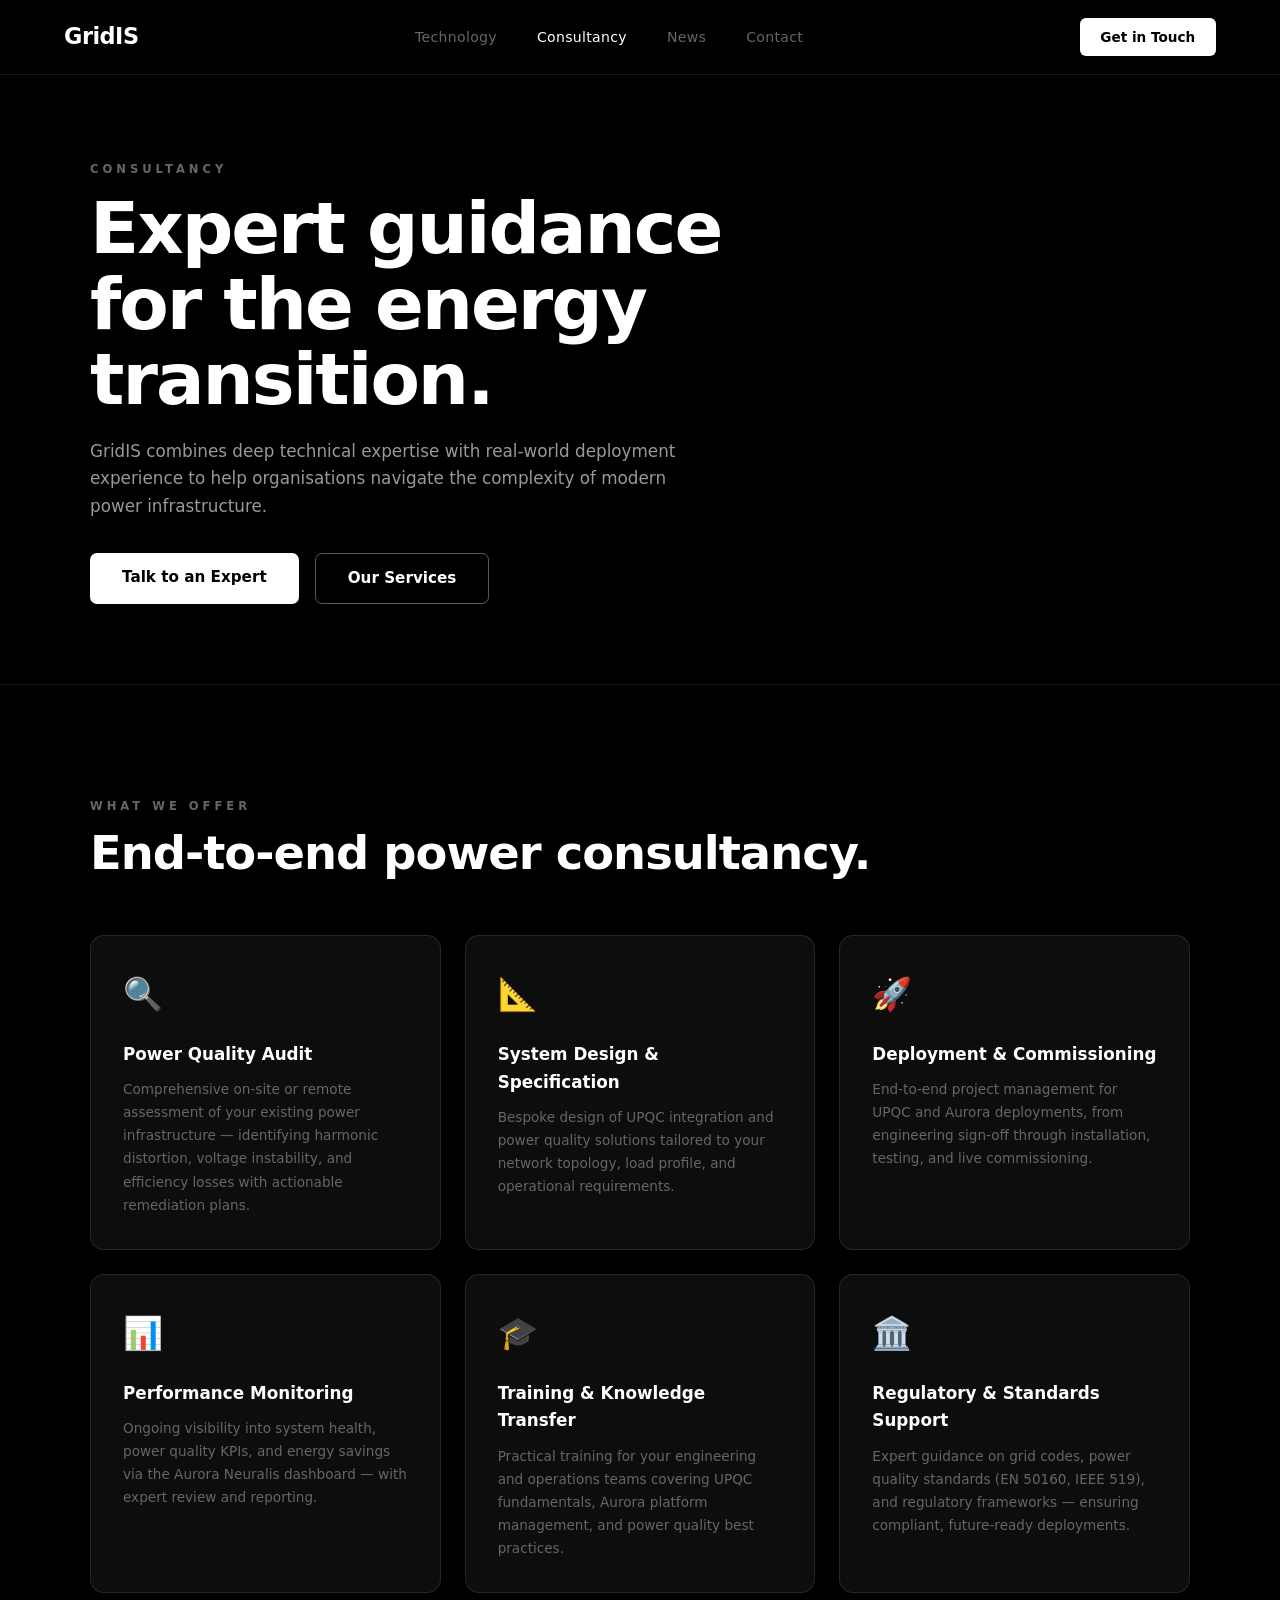
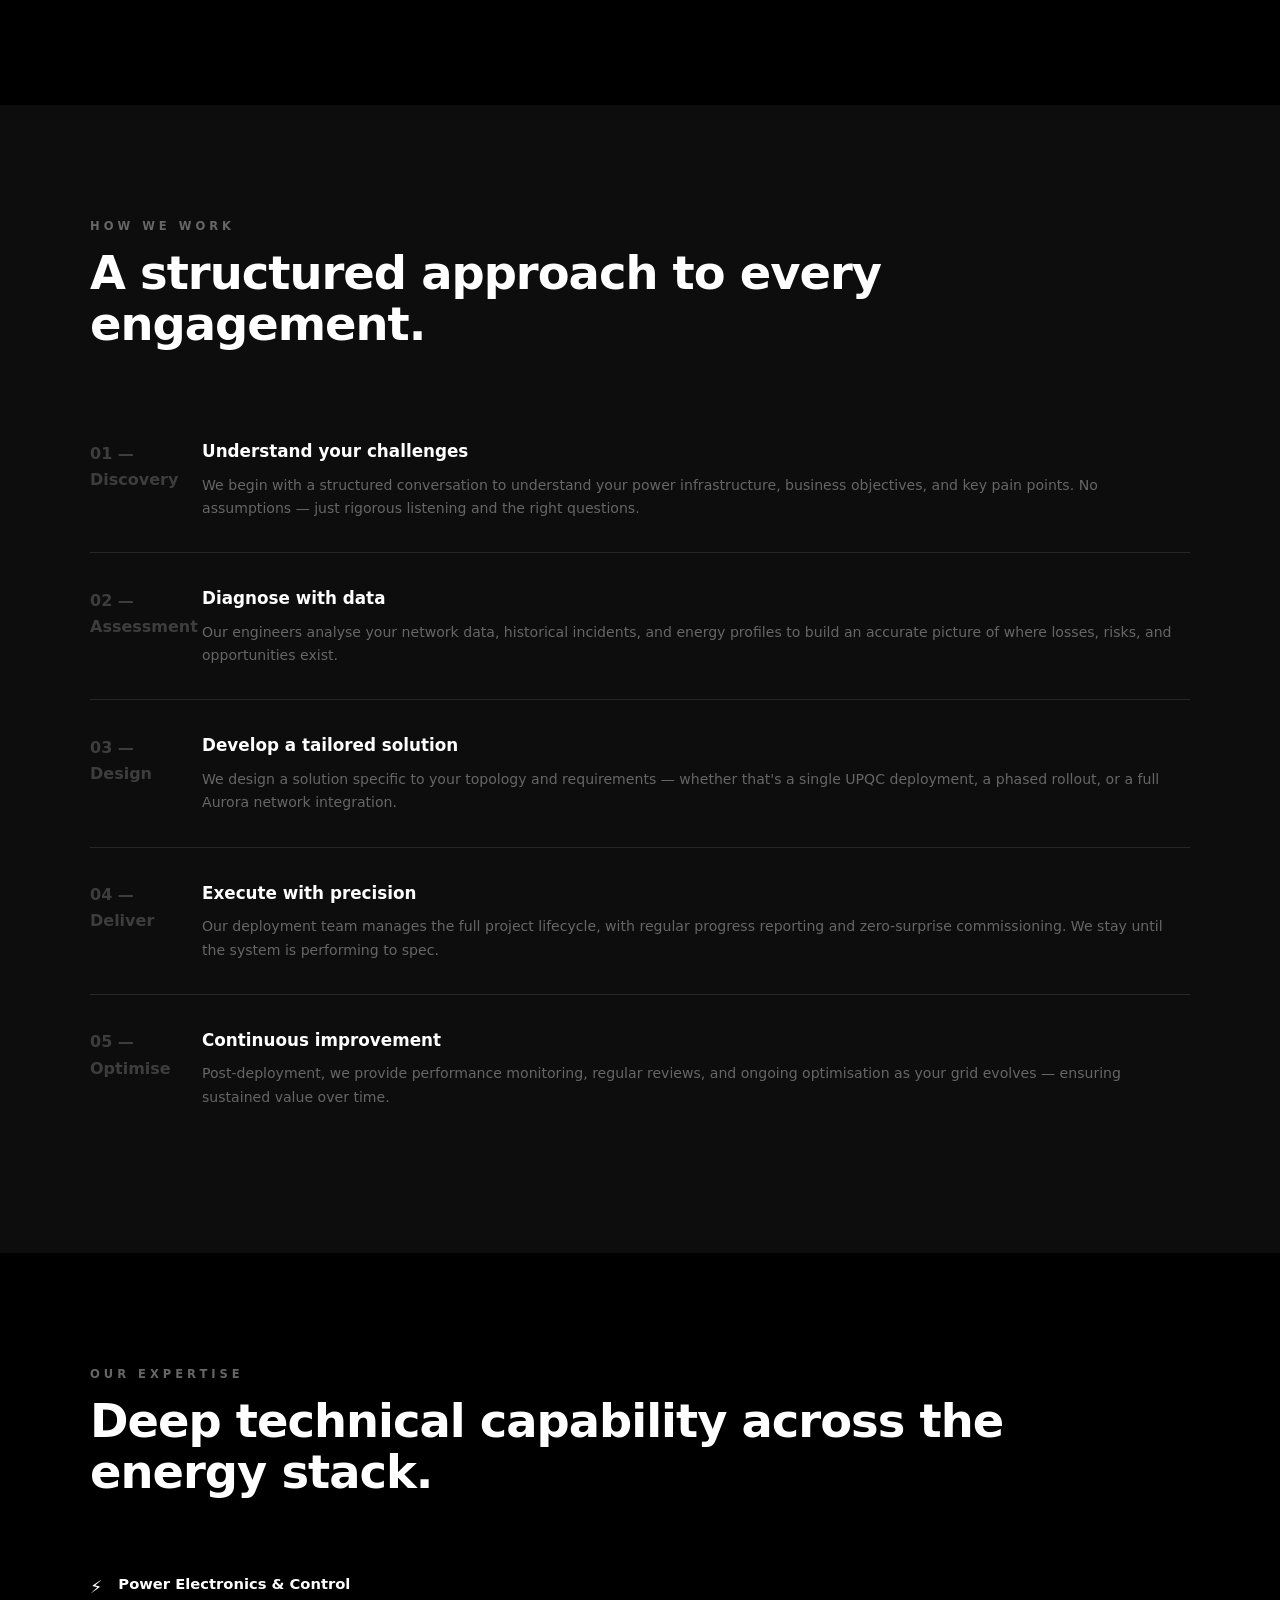
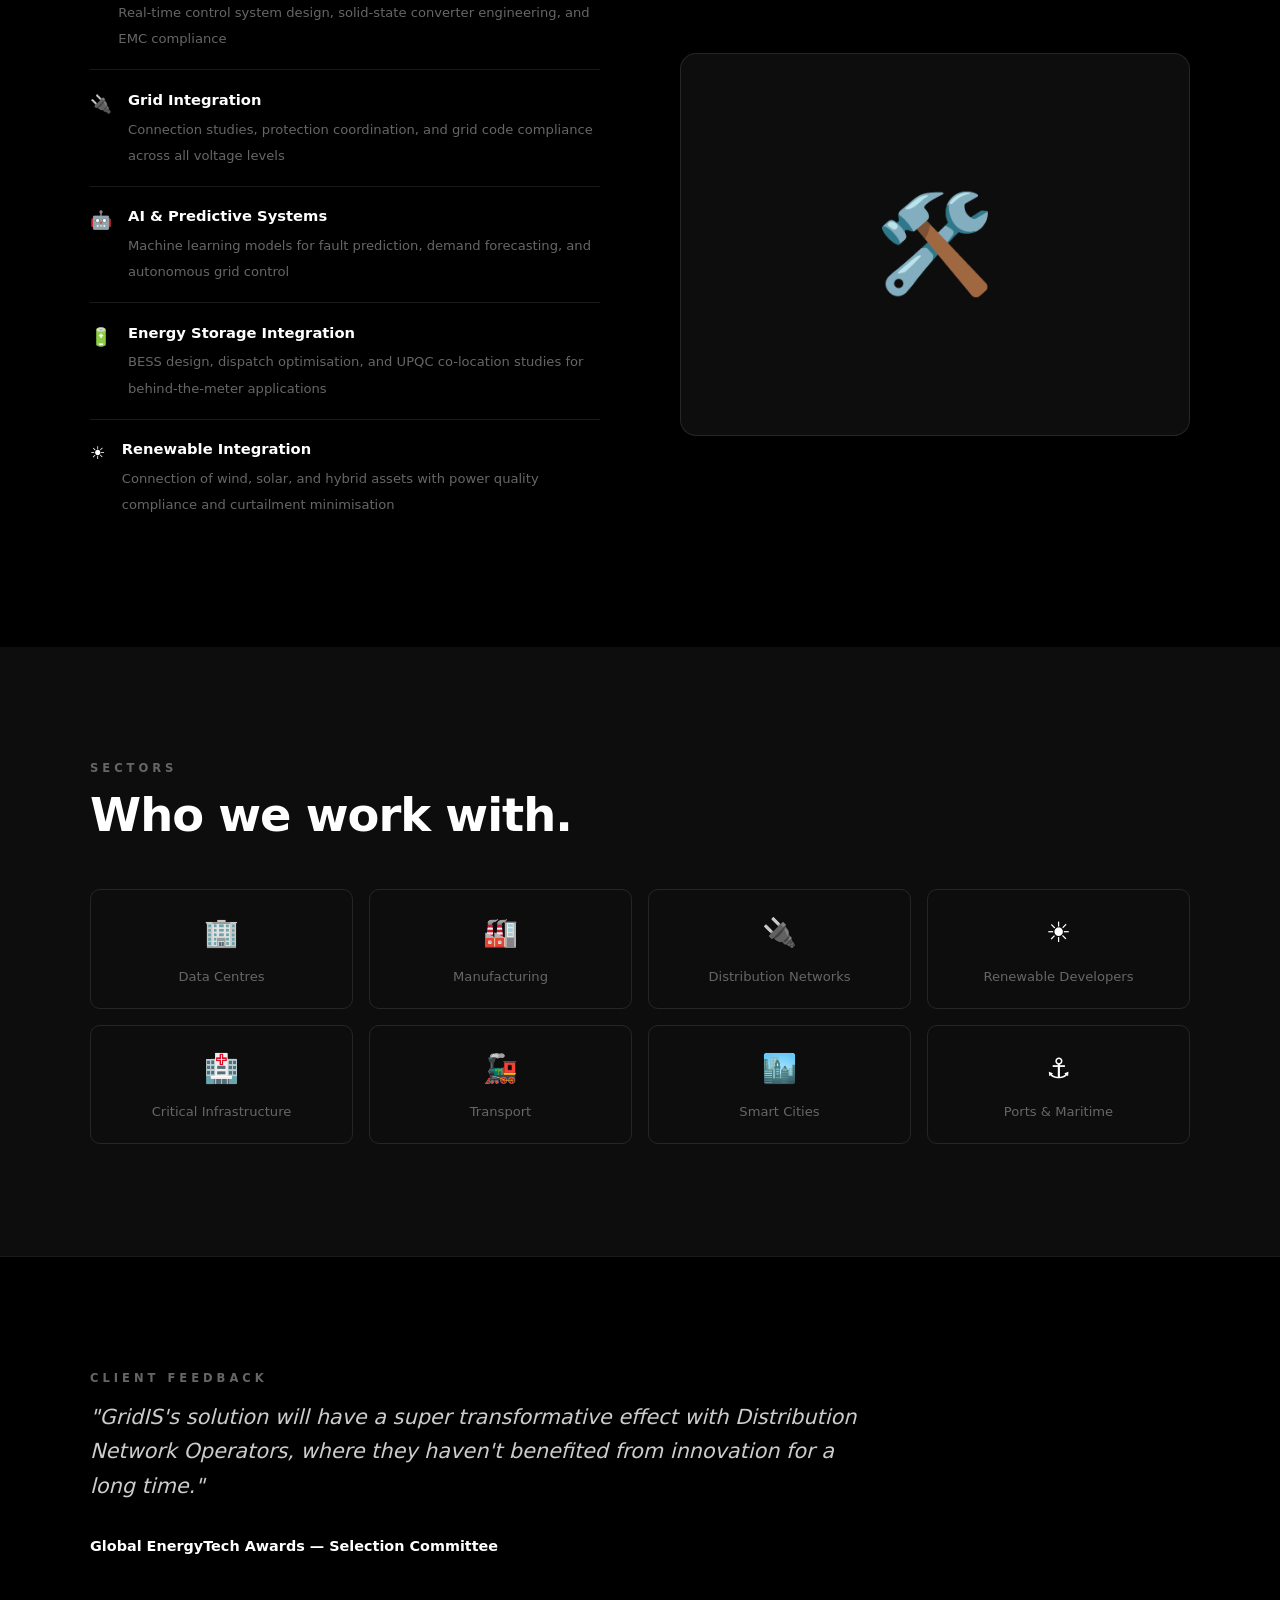
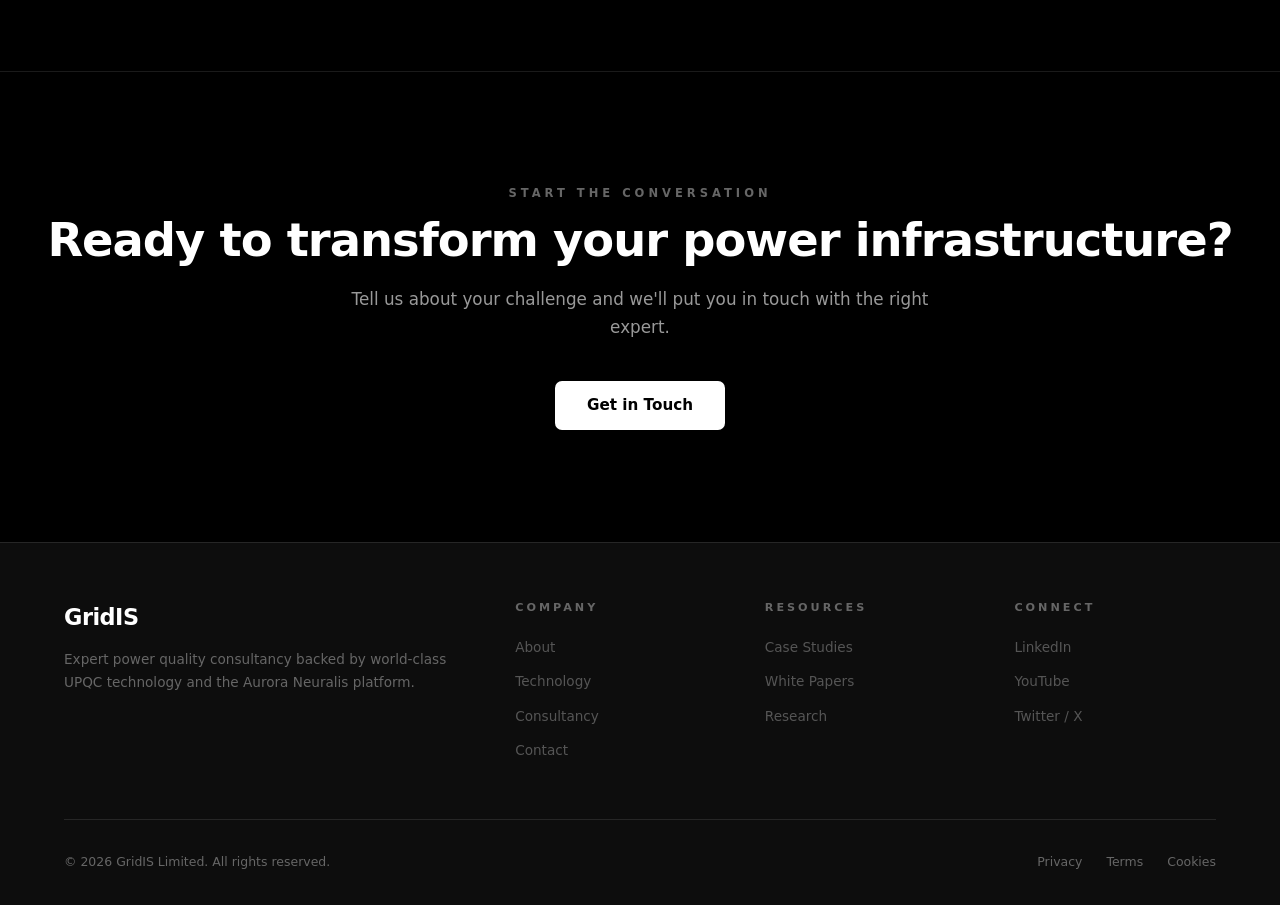
==== consultancy.html @ e43defb4 "Add files via upload" ====
<!DOCTYPE html>
<html lang="en">
<head>
  <meta charset="UTF-8" />
  <meta name="viewport" content="width=device-width, initial-scale=1.0" />
  <title>Consultancy | GridIS</title>
  <link rel="stylesheet" href="style.css" />
  <style>
    .page-hero { padding: 10rem 2rem 5rem; border-bottom: 1px solid var(--border); }
    .page-hero h1 { font-size: clamp(2.5rem, 6vw, 4.5rem); font-weight: 900; letter-spacing: -2px; line-height: 1.05; max-width: 700px; margin-bottom: 1.25rem; }

    /* SERVICES */
    .services-section { padding: 7rem 2rem; }
    .services-grid { display: grid; grid-template-columns: repeat(3,1fr); gap: 1.5rem; margin-top: 3.5rem; }
    .service-card {
      background: var(--surface); border: 1px solid var(--border);
      border-radius: 14px; padding: 2rem;
      transition: border-color .25s, transform .25s;
    }
    .service-card:hover { border-color: rgba(255,255,255,0.3); transform: translateY(-3px); }
    .sc-icon { font-size: 2rem; margin-bottom: 1.25rem; }
    .service-card h3 { font-size: 1.05rem; margin-bottom: .6rem; }
    .service-card p { color: var(--muted); font-size: .85rem; line-height: 1.7; }

    /* PROCESS */
    .process-section { background: var(--surface); padding: 7rem 2rem; }
    .process-steps { margin-top: 3.5rem; }
    .process-step {
      display: grid; grid-template-columns: 80px 1fr;
      gap: 2rem; padding: 2rem 0; border-bottom: 1px solid var(--border);
      align-items: start;
    }
    .process-step:last-child { border-bottom: none; }
    .ps-num { font-size: 1rem; font-weight: 900; color: rgba(255,255,255,0.2); padding-top: .15rem; }
    .ps-content h3 { font-size: 1.05rem; margin-bottom: .5rem; }
    .ps-content p { color: var(--muted); font-size: .88rem; }

    /* EXPERTISE */
    .expertise-section { padding: 7rem 2rem; }
    .expertise-grid { display: grid; grid-template-columns: 1fr 1fr; gap: 5rem; align-items: center; margin-top: 3.5rem; }
    .expertise-list { list-style: none; }
    .expertise-list li {
      display: flex; gap: 1rem; align-items: flex-start;
      padding: 1.1rem 0; border-bottom: 1px solid var(--border);
    }
    .expertise-list li:last-child { border-bottom: none; }
    .el-icon { font-size: 1.1rem; margin-top: .1rem; }
    .el-text strong { display: block; font-size: .92rem; margin-bottom: .2rem; }
    .el-text span { color: var(--muted); font-size: .82rem; }
    .expertise-visual {
      aspect-ratio: 4/3; border-radius: 16px;
      background: var(--surface); border: 1px solid var(--border);
      display: flex; align-items: center; justify-content: center; font-size: 6rem;
    }

    /* SECTORS */
    .sectors-section { background: var(--surface); padding: 7rem 2rem; }
    .sectors-grid { display: grid; grid-template-columns: repeat(4,1fr); gap: 1rem; margin-top: 3rem; }
    .sector-pill {
      border: 1px solid var(--border); border-radius: 10px;
      padding: 1.25rem; text-align: center;
      transition: border-color .2s, background .2s;
    }
    .sector-pill:hover { border-color: rgba(255,255,255,0.3); background: rgba(255,255,255,0.03); }
    .sector-pill .sp-icon { font-size: 1.75rem; margin-bottom: .6rem; }
    .sector-pill span { font-size: .82rem; color: var(--muted); display: block; }

    /* TESTIMONIAL */
    .testimonial-section { padding: 7rem 2rem; border-top: 1px solid var(--border); }
    .testimonial-block { max-width: 780px; }
    .t-quote { font-size: 1.3rem; line-height: 1.65; font-style: italic; color: rgba(255,255,255,0.8); margin-bottom: 2rem; }
    .t-source { font-weight: 700; font-size: .9rem; }
    .t-org { color: var(--muted); font-size: .82rem; }

    @media (max-width: 768px) {
      .services-grid { grid-template-columns: 1fr; }
      .expertise-grid { grid-template-columns: 1fr; }
      .sectors-grid { grid-template-columns: 1fr 1fr; }
    }
  </style>
</head>
<body>

<nav>
  <a class="logo" href="index.html">GridIS</a>
  <ul class="nav-links">
    <li><a href="technology.html">Technology</a></li>
    <li><a href="consultancy.html" class="active">Consultancy</a></li>
    <li><a href="index.html#news">News</a></li>
    <li><a href="contact.html">Contact</a></li>
  </ul>
  <a class="btn-nav" href="contact.html">Get in Touch</a>
</nav>

<!-- PAGE HERO -->
<section class="page-hero">
  <div class="container">
    <div class="section-label">Consultancy</div>
    <h1>Expert guidance for the energy transition.</h1>
    <p class="lead">GridIS combines deep technical expertise with real-world deployment experience to help organisations navigate the complexity of modern power infrastructure.</p>
    <div style="display:flex;gap:1rem;margin-top:2rem;flex-wrap:wrap">
      <a href="contact.html" class="btn-primary">Talk to an Expert</a>
      <a href="#services" class="btn-outline">Our Services</a>
    </div>
  </div>
</section>

<!-- SERVICES -->
<section class="services-section" id="services">
  <div class="container">
    <div class="section-label">What We Offer</div>
    <h2>End-to-end power consultancy.</h2>
    <div class="services-grid">
      <div class="service-card">
        <div class="sc-icon">🔍</div>
        <h3>Power Quality Audit</h3>
        <p>Comprehensive on-site or remote assessment of your existing power infrastructure — identifying harmonic distortion, voltage instability, and efficiency losses with actionable remediation plans.</p>
      </div>
      <div class="service-card">
        <div class="sc-icon">📐</div>
        <h3>System Design &amp; Specification</h3>
        <p>Bespoke design of UPQC integration and power quality solutions tailored to your network topology, load profile, and operational requirements.</p>
      </div>
      <div class="service-card">
        <div class="sc-icon">🚀</div>
        <h3>Deployment &amp; Commissioning</h3>
        <p>End-to-end project management for UPQC and Aurora deployments, from engineering sign-off through installation, testing, and live commissioning.</p>
      </div>
      <div class="service-card">
        <div class="sc-icon">📊</div>
        <h3>Performance Monitoring</h3>
        <p>Ongoing visibility into system health, power quality KPIs, and energy savings via the Aurora Neuralis dashboard — with expert review and reporting.</p>
      </div>
      <div class="service-card">
        <div class="sc-icon">🎓</div>
        <h3>Training &amp; Knowledge Transfer</h3>
        <p>Practical training for your engineering and operations teams covering UPQC fundamentals, Aurora platform management, and power quality best practices.</p>
      </div>
      <div class="service-card">
        <div class="sc-icon">🏛️</div>
        <h3>Regulatory &amp; Standards Support</h3>
        <p>Expert guidance on grid codes, power quality standards (EN 50160, IEEE 519), and regulatory frameworks — ensuring compliant, future-ready deployments.</p>
      </div>
    </div>
  </div>
</section>

<!-- PROCESS -->
<section class="process-section">
  <div class="container">
    <div class="section-label">How We Work</div>
    <h2>A structured approach to every engagement.</h2>
    <div class="process-steps">
      <div class="process-step">
        <div class="ps-num">01 — Discovery</div>
        <div class="ps-content">
          <h3>Understand your challenges</h3>
          <p>We begin with a structured conversation to understand your power infrastructure, business objectives, and key pain points. No assumptions — just rigorous listening and the right questions.</p>
        </div>
      </div>
      <div class="process-step">
        <div class="ps-num">02 — Assessment</div>
        <div class="ps-content">
          <h3>Diagnose with data</h3>
          <p>Our engineers analyse your network data, historical incidents, and energy profiles to build an accurate picture of where losses, risks, and opportunities exist.</p>
        </div>
      </div>
      <div class="process-step">
        <div class="ps-num">03 — Design</div>
        <div class="ps-content">
          <h3>Develop a tailored solution</h3>
          <p>We design a solution specific to your topology and requirements — whether that's a single UPQC deployment, a phased rollout, or a full Aurora network integration.</p>
        </div>
      </div>
      <div class="process-step">
        <div class="ps-num">04 — Deliver</div>
        <div class="ps-content">
          <h3>Execute with precision</h3>
          <p>Our deployment team manages the full project lifecycle, with regular progress reporting and zero-surprise commissioning. We stay until the system is performing to spec.</p>
        </div>
      </div>
      <div class="process-step">
        <div class="ps-num">05 — Optimise</div>
        <div class="ps-content">
          <h3>Continuous improvement</h3>
          <p>Post-deployment, we provide performance monitoring, regular reviews, and ongoing optimisation as your grid evolves — ensuring sustained value over time.</p>
        </div>
      </div>
    </div>
  </div>
</section>

<!-- EXPERTISE -->
<section class="expertise-section">
  <div class="container">
    <div class="section-label">Our Expertise</div>
    <h2>Deep technical capability across the energy stack.</h2>
    <div class="expertise-grid">
      <ul class="expertise-list">
        <li>
          <span class="el-icon">⚡</span>
          <span class="el-text"><strong>Power Electronics &amp; Control</strong><span>Real-time control system design, solid-state converter engineering, and EMC compliance</span></span>
        </li>
        <li>
          <span class="el-icon">🔌</span>
          <span class="el-text"><strong>Grid Integration</strong><span>Connection studies, protection coordination, and grid code compliance across all voltage levels</span></span>
        </li>
        <li>
          <span class="el-icon">🤖</span>
          <span class="el-text"><strong>AI &amp; Predictive Systems</strong><span>Machine learning models for fault prediction, demand forecasting, and autonomous grid control</span></span>
        </li>
        <li>
          <span class="el-icon">🔋</span>
          <span class="el-text"><strong>Energy Storage Integration</strong><span>BESS design, dispatch optimisation, and UPQC co-location studies for behind-the-meter applications</span></span>
        </li>
        <li>
          <span class="el-icon">☀️</span>
          <span class="el-text"><strong>Renewable Integration</strong><span>Connection of wind, solar, and hybrid assets with power quality compliance and curtailment minimisation</span></span>
        </li>
      </ul>
      <div class="expertise-visual">🛠️</div>
    </div>
  </div>
</section>

<!-- SECTORS -->
<section class="sectors-section">
  <div class="container">
    <div class="section-label">Sectors</div>
    <h2>Who we work with.</h2>
    <div class="sectors-grid">
      <div class="sector-pill"><div class="sp-icon">🏢</div><span>Data Centres</span></div>
      <div class="sector-pill"><div class="sp-icon">🏭</div><span>Manufacturing</span></div>
      <div class="sector-pill"><div class="sp-icon">🔌</div><span>Distribution Networks</span></div>
      <div class="sector-pill"><div class="sp-icon">☀️</div><span>Renewable Developers</span></div>
      <div class="sector-pill"><div class="sp-icon">🏥</div><span>Critical Infrastructure</span></div>
      <div class="sector-pill"><div class="sp-icon">🚂</div><span>Transport</span></div>
      <div class="sector-pill"><div class="sp-icon">🏙️</div><span>Smart Cities</span></div>
      <div class="sector-pill"><div class="sp-icon">⚓</div><span>Ports &amp; Maritime</span></div>
    </div>
  </div>
</section>

<!-- TESTIMONIAL -->
<section class="testimonial-section">
  <div class="container">
    <div class="testimonial-block">
      <div class="section-label">Client Feedback</div>
      <p class="t-quote">"GridIS's solution will have a super transformative effect with Distribution Network Operators, where they haven't benefited from innovation for a long time."</p>
      <div class="t-source">Global EnergyTech Awards — Selection Committee</div>
    </div>
  </div>
</section>

<!-- CTA -->
<section style="text-align:center;padding:7rem 2rem;border-top:1px solid var(--border)">
  <div class="section-label">Start the Conversation</div>
  <h2>Ready to transform your power infrastructure?</h2>
  <p class="lead" style="margin:0 auto 2.5rem">Tell us about your challenge and we'll put you in touch with the right expert.</p>
  <a href="contact.html" class="btn-primary">Get in Touch</a>
</section>

<!-- FOOTER -->
<footer>
  <div class="footer-grid">
    <div>
      <a class="logo" href="index.html">GridIS</a>
      <p class="footer-desc">Expert power quality consultancy backed by world-class UPQC technology and the Aurora Neuralis platform.</p>
    </div>
    <div class="footer-col"><h5>Company</h5><ul><li><a href="index.html#about">About</a></li><li><a href="technology.html">Technology</a></li><li><a href="consultancy.html">Consultancy</a></li><li><a href="contact.html">Contact</a></li></ul></div>
    <div class="footer-col"><h5>Resources</h5><ul><li><a href="#">Case Studies</a></li><li><a href="#">White Papers</a></li><li><a href="#">Research</a></li></ul></div>
    <div class="footer-col"><h5>Connect</h5><ul><li><a href="#">LinkedIn</a></li><li><a href="#">YouTube</a></li><li><a href="#">Twitter / X</a></li></ul></div>
  </div>
  <div class="footer-bottom">
    <p>© 2026 GridIS Limited. All rights reserved.</p>
    <div class="footer-legal"><a href="#">Privacy</a><a href="#">Terms</a><a href="#">Cookies</a></div>
  </div>
</footer>

</body>
</html>
---- style.css ----
/* ── GridIS Global Stylesheet ── */
*, *::before, *::after { box-sizing: border-box; margin: 0; padding: 0; }

:root {
  --bg: #000;
  --surface: #0d0d0d;
  --surface2: #161616;
  --accent: #fff;
  --accent-dim: rgba(255,255,255,0.6);
  --muted: #666;
  --border: rgba(255,255,255,0.1);
  --text: #fff;
}

html { scroll-behavior: smooth; }

body {
  background: var(--bg);
  color: var(--text);
  font-family: 'Segoe UI', system-ui, -apple-system, sans-serif;
  line-height: 1.65;
  overflow-x: hidden;
}

/* NAV */
nav {
  position: fixed; top: 0; left: 0; right: 0; z-index: 100;
  display: flex; align-items: center; justify-content: space-between;
  padding: 1.1rem 4rem;
  background: rgba(0,0,0,0.9);
  backdrop-filter: blur(16px);
  border-bottom: 1px solid var(--border);
}
.logo {
  font-size: 1.4rem; font-weight: 900; letter-spacing: -0.5px;
  color: #fff; text-decoration: none;
}
.nav-links { display: flex; gap: 2.5rem; list-style: none; }
.nav-links a {
  color: var(--muted); text-decoration: none;
  font-size: .88rem; font-weight: 500; transition: color .2s;
  letter-spacing: .3px;
}
.nav-links a:hover, .nav-links a.active { color: #fff; }
.btn-nav {
  background: #fff; color: #000;
  padding: .5rem 1.3rem; border-radius: 6px;
  font-weight: 700; text-decoration: none; font-size: .85rem;
  transition: opacity .2s;
}
.btn-nav:hover { opacity: .8; }

/* BUTTONS */
.btn-primary {
  display: inline-block;
  background: #fff; color: #000;
  padding: .75rem 2rem; border-radius: 7px;
  font-weight: 700; text-decoration: none; font-size: .95rem;
  transition: opacity .2s;
}
.btn-primary:hover { opacity: .85; }

.btn-outline {
  display: inline-block;
  border: 1px solid rgba(255,255,255,0.35); color: #fff;
  padding: .75rem 2rem; border-radius: 7px;
  font-weight: 600; text-decoration: none; font-size: .95rem;
  transition: background .2s, border-color .2s;
}
.btn-outline:hover { background: rgba(255,255,255,0.07); border-color: rgba(255,255,255,0.6); }

/* SECTIONS */
section { padding: 6rem 2rem; }
.container { max-width: 1100px; margin: 0 auto; }

.section-label {
  color: var(--muted); font-size: .72rem; letter-spacing: 4px;
  text-transform: uppercase; margin-bottom: .75rem; font-weight: 600;
}

h2 {
  font-size: clamp(1.8rem, 4vw, 2.9rem);
  font-weight: 800; letter-spacing: -1px; line-height: 1.1;
  margin-bottom: 1.25rem;
}

h3 { font-size: 1.25rem; font-weight: 700; margin-bottom: .6rem; }

p.lead {
  color: var(--accent-dim); font-size: 1.05rem; max-width: 600px;
  margin-bottom: 2rem;
}

/* DIVIDERS */
hr { border: none; border-top: 1px solid var(--border); }

/* CARDS */
.card {
  background: var(--surface); border: 1px solid var(--border);
  border-radius: 14px; overflow: hidden;
  transition: border-color .25s, transform .25s;
}
.card:hover { border-color: rgba(255,255,255,0.3); transform: translateY(-3px); }

.card-body { padding: 1.75rem; }
.card-tag { font-size: .7rem; letter-spacing: 3px; text-transform: uppercase; color: var(--muted); margin-bottom: .5rem; }
.card-body p { color: var(--muted); font-size: .9rem; margin-top: .5rem; }

/* FOOTER */
footer {
  background: var(--surface); border-top: 1px solid var(--border);
  padding: 3.5rem 4rem 2rem;
}
.footer-grid {
  display: grid; grid-template-columns: 2fr 1fr 1fr 1fr;
  gap: 3rem; margin-bottom: 3rem;
}
.footer-desc { color: var(--muted); font-size: .85rem; line-height: 1.7; margin-top: .75rem; }
.footer-col h5 { font-size: .7rem; letter-spacing: 3px; text-transform: uppercase; color: var(--muted); margin-bottom: 1rem; }
.footer-col ul { list-style: none; }
.footer-col ul li { margin-bottom: .5rem; }
.footer-col ul li a { color: #555; text-decoration: none; font-size: .85rem; transition: color .2s; }
.footer-col ul li a:hover { color: #fff; }
.footer-bottom { display: flex; justify-content: space-between; align-items: center; padding-top: 2rem; border-top: 1px solid var(--border); }
.footer-bottom p { font-size: .78rem; color: var(--muted); }
.footer-legal { display: flex; gap: 1.5rem; }
.footer-legal a { color: var(--muted); font-size: .78rem; text-decoration: none; }
.footer-legal a:hover { color: #fff; }

/* RESPONSIVE */
@media (max-width: 768px) {
  nav { padding: 1rem 1.5rem; }
  .nav-links { display: none; }
  .footer-grid { grid-template-columns: 1fr 1fr; }
}
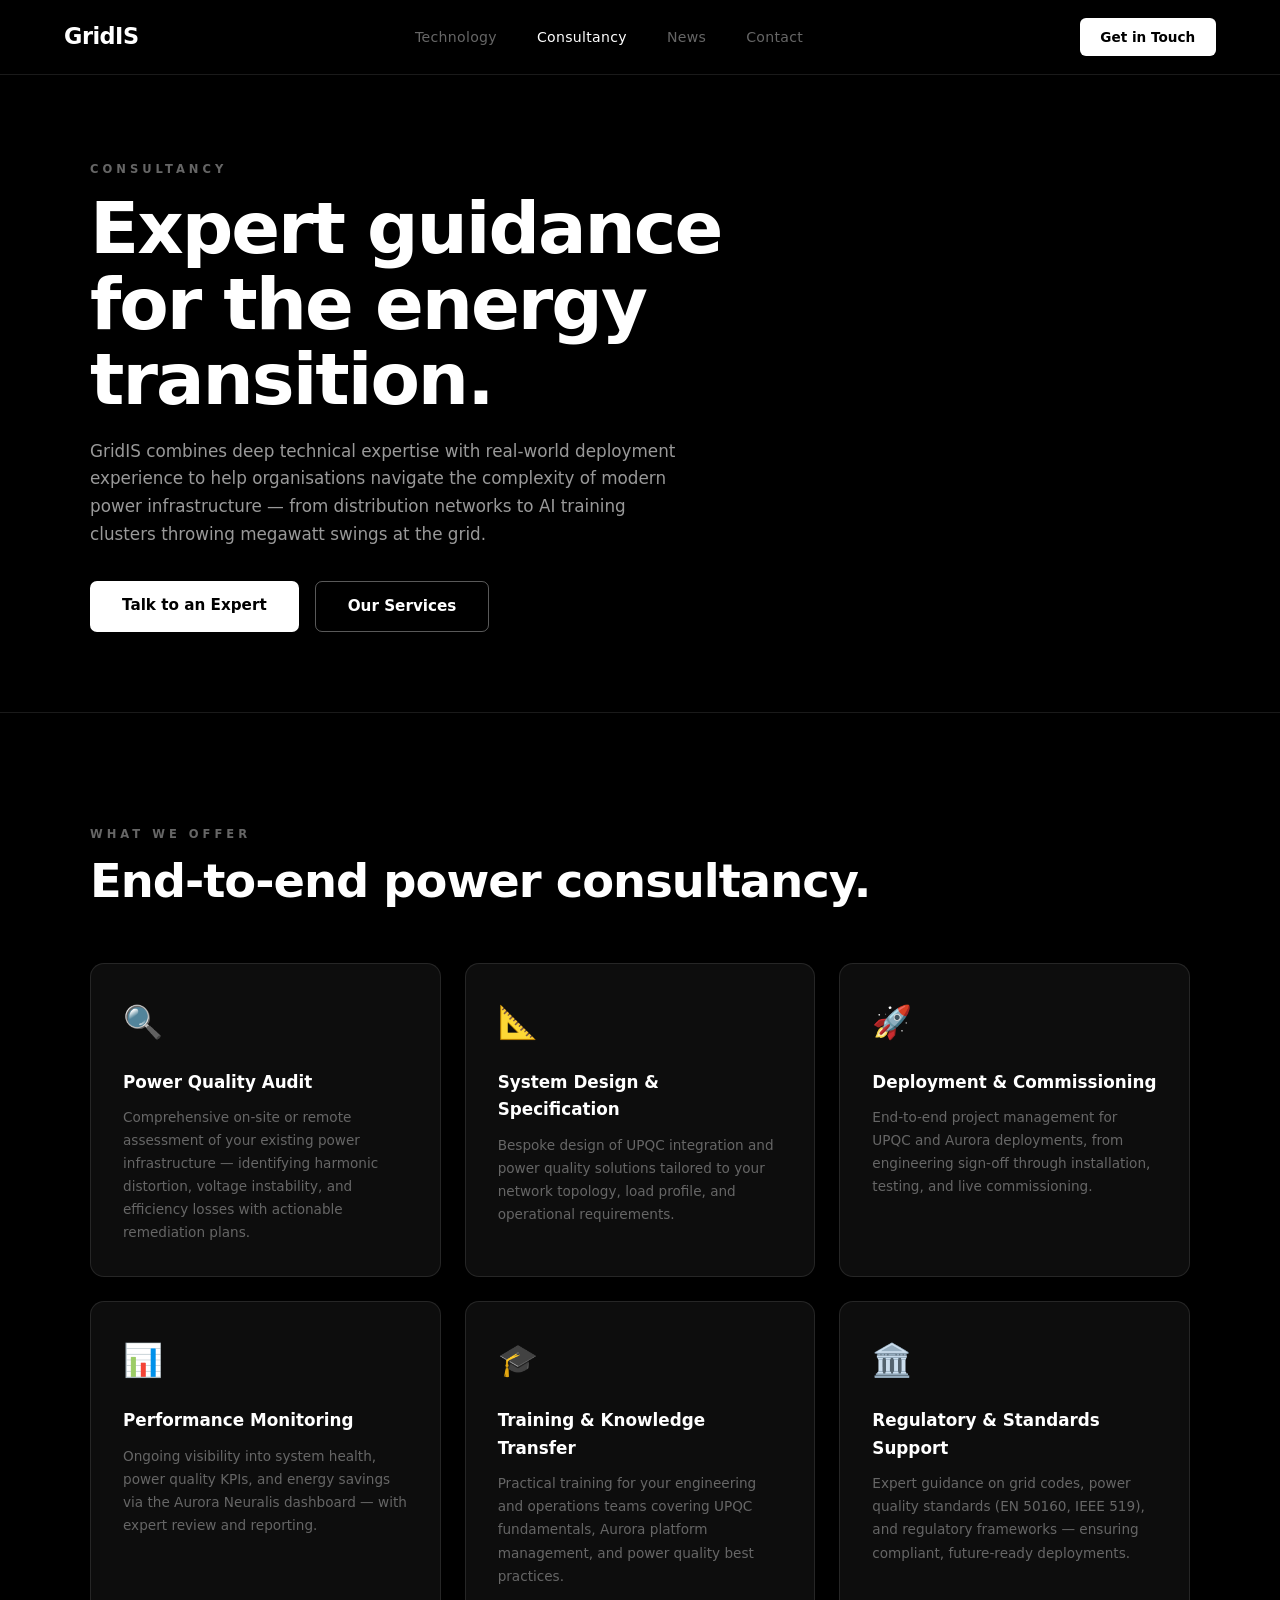
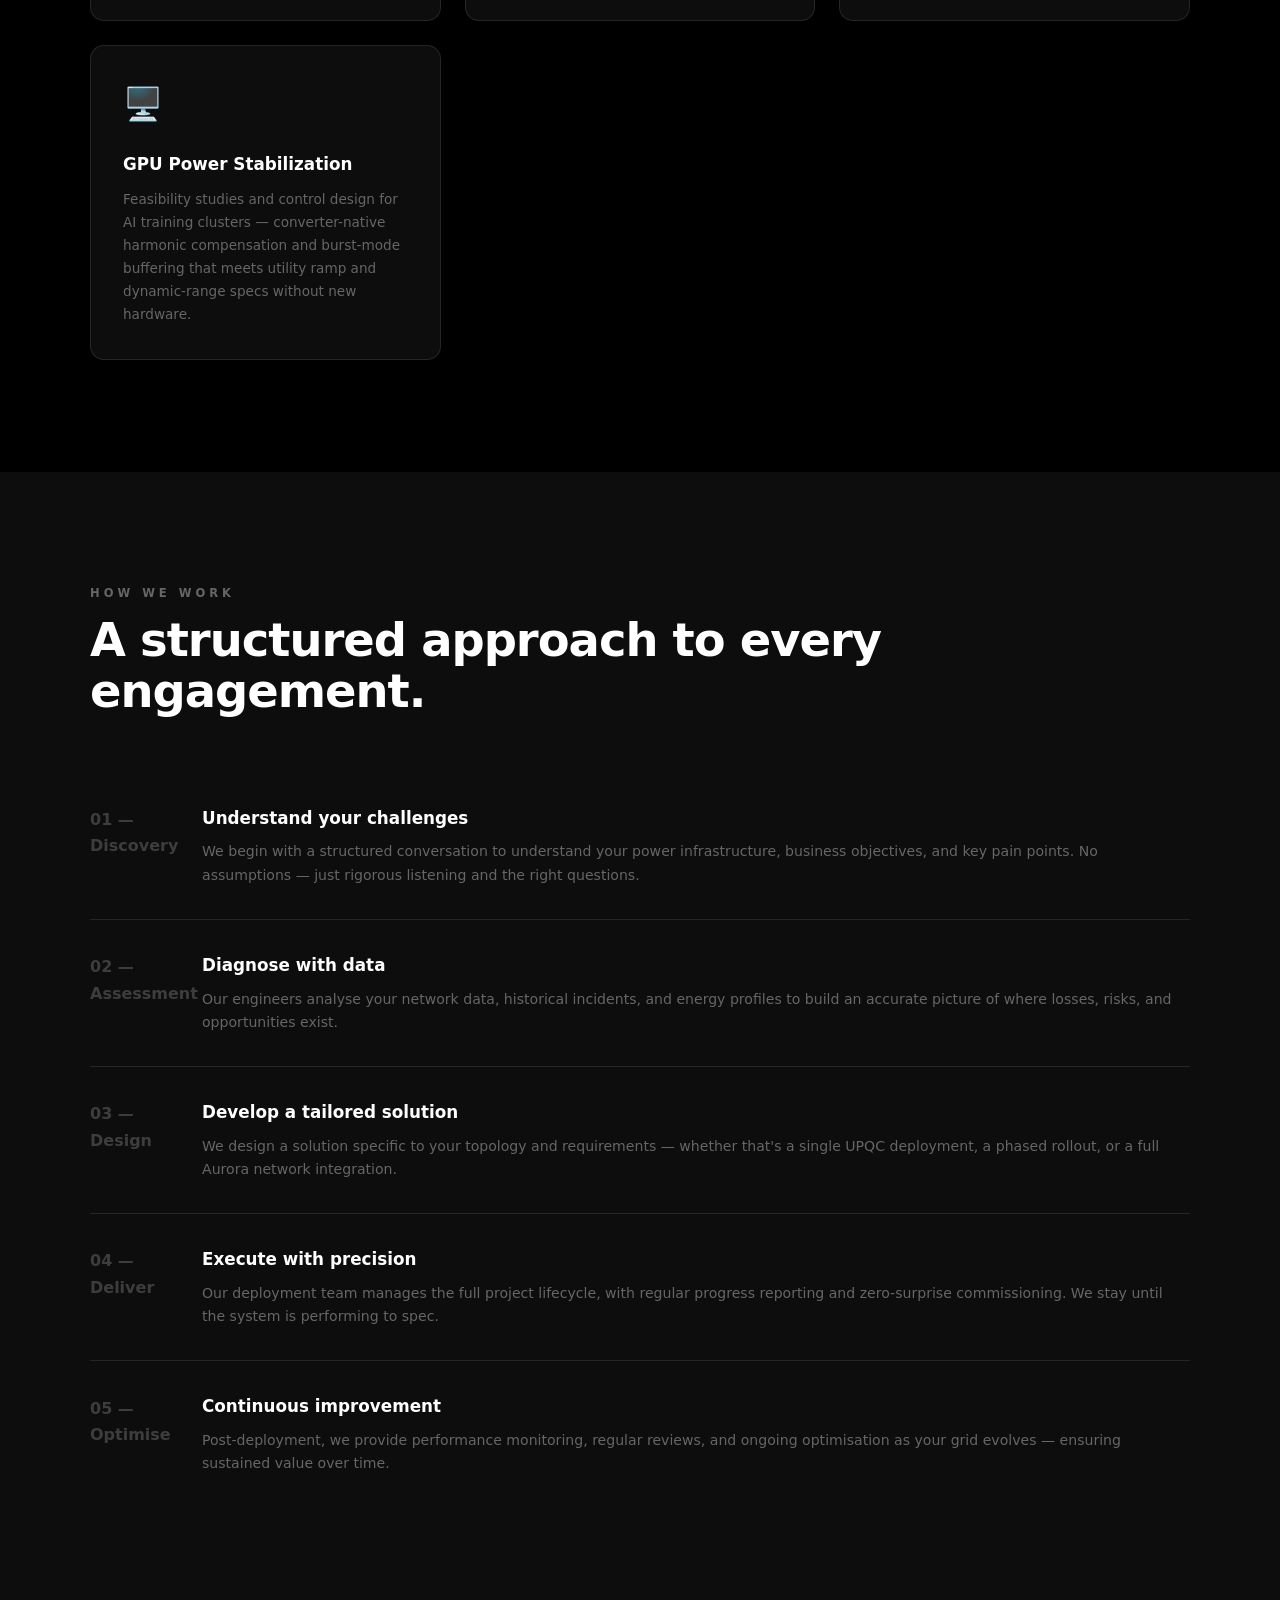
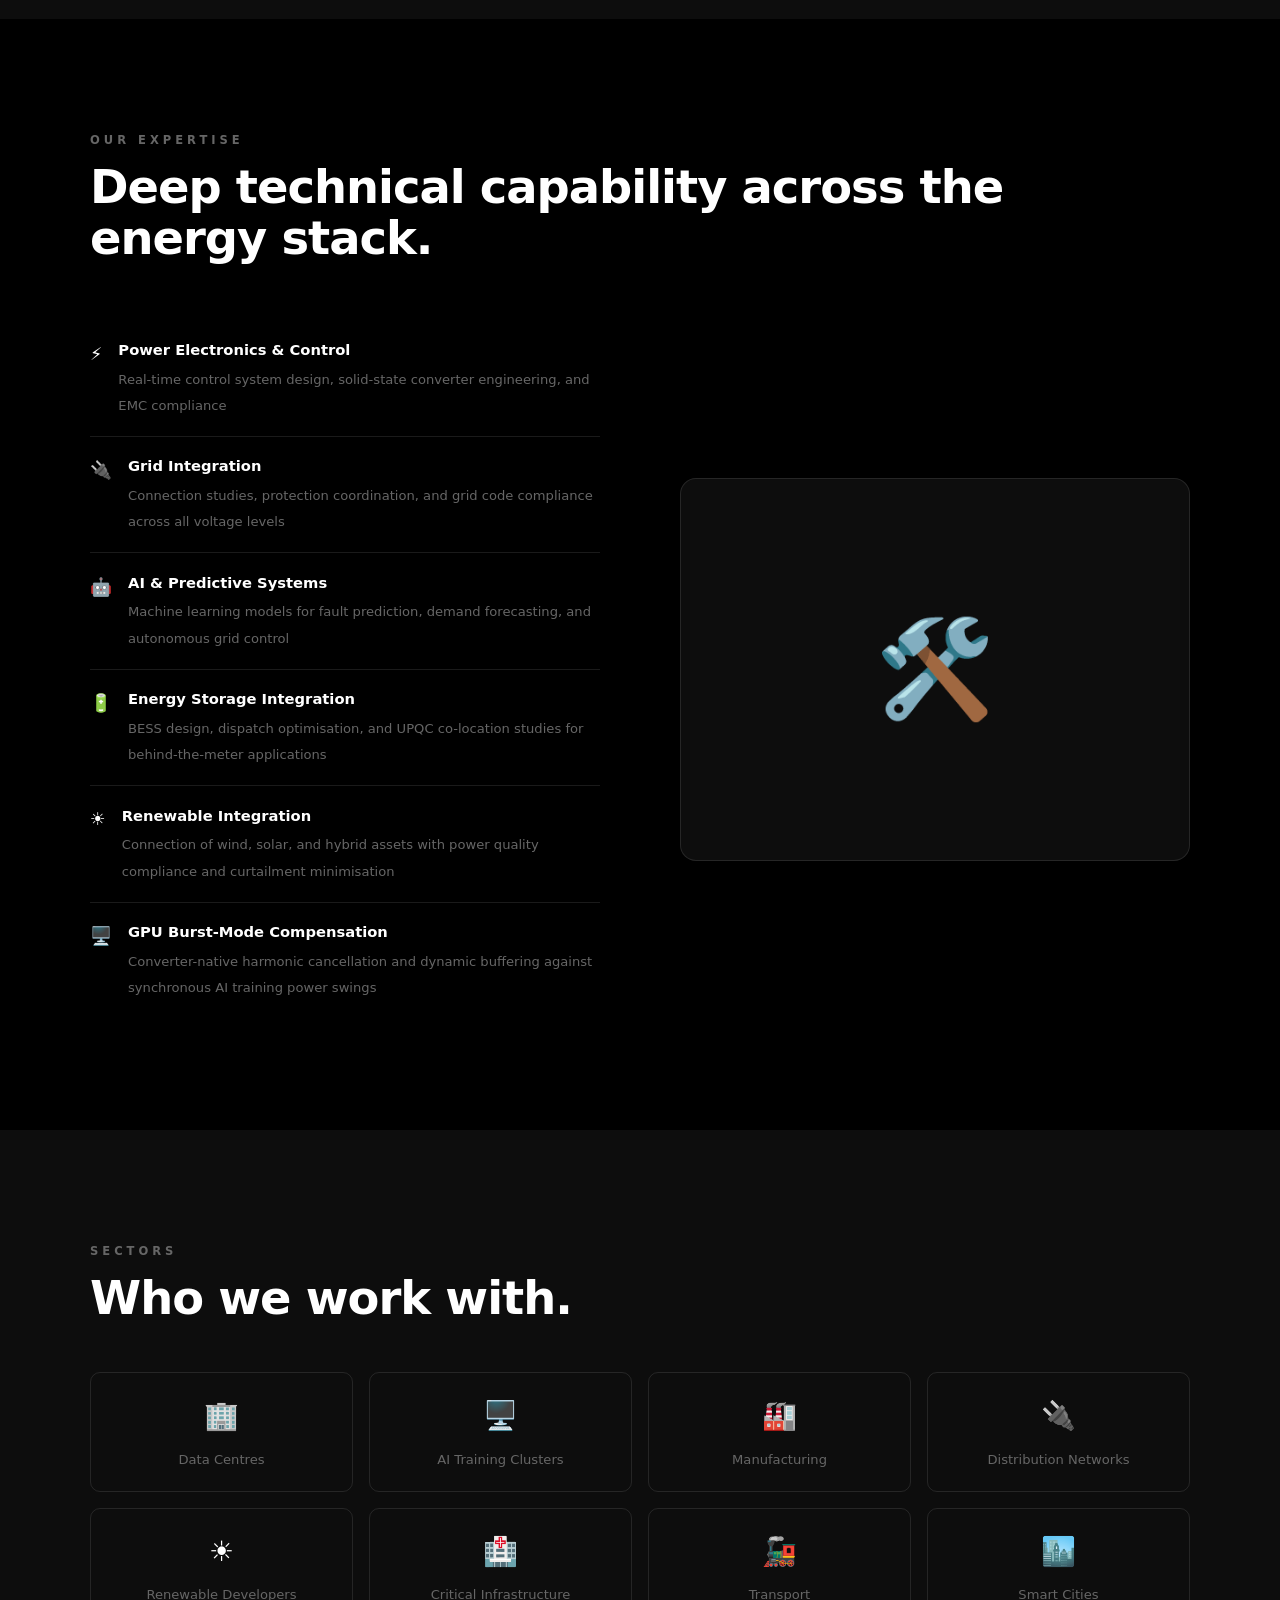
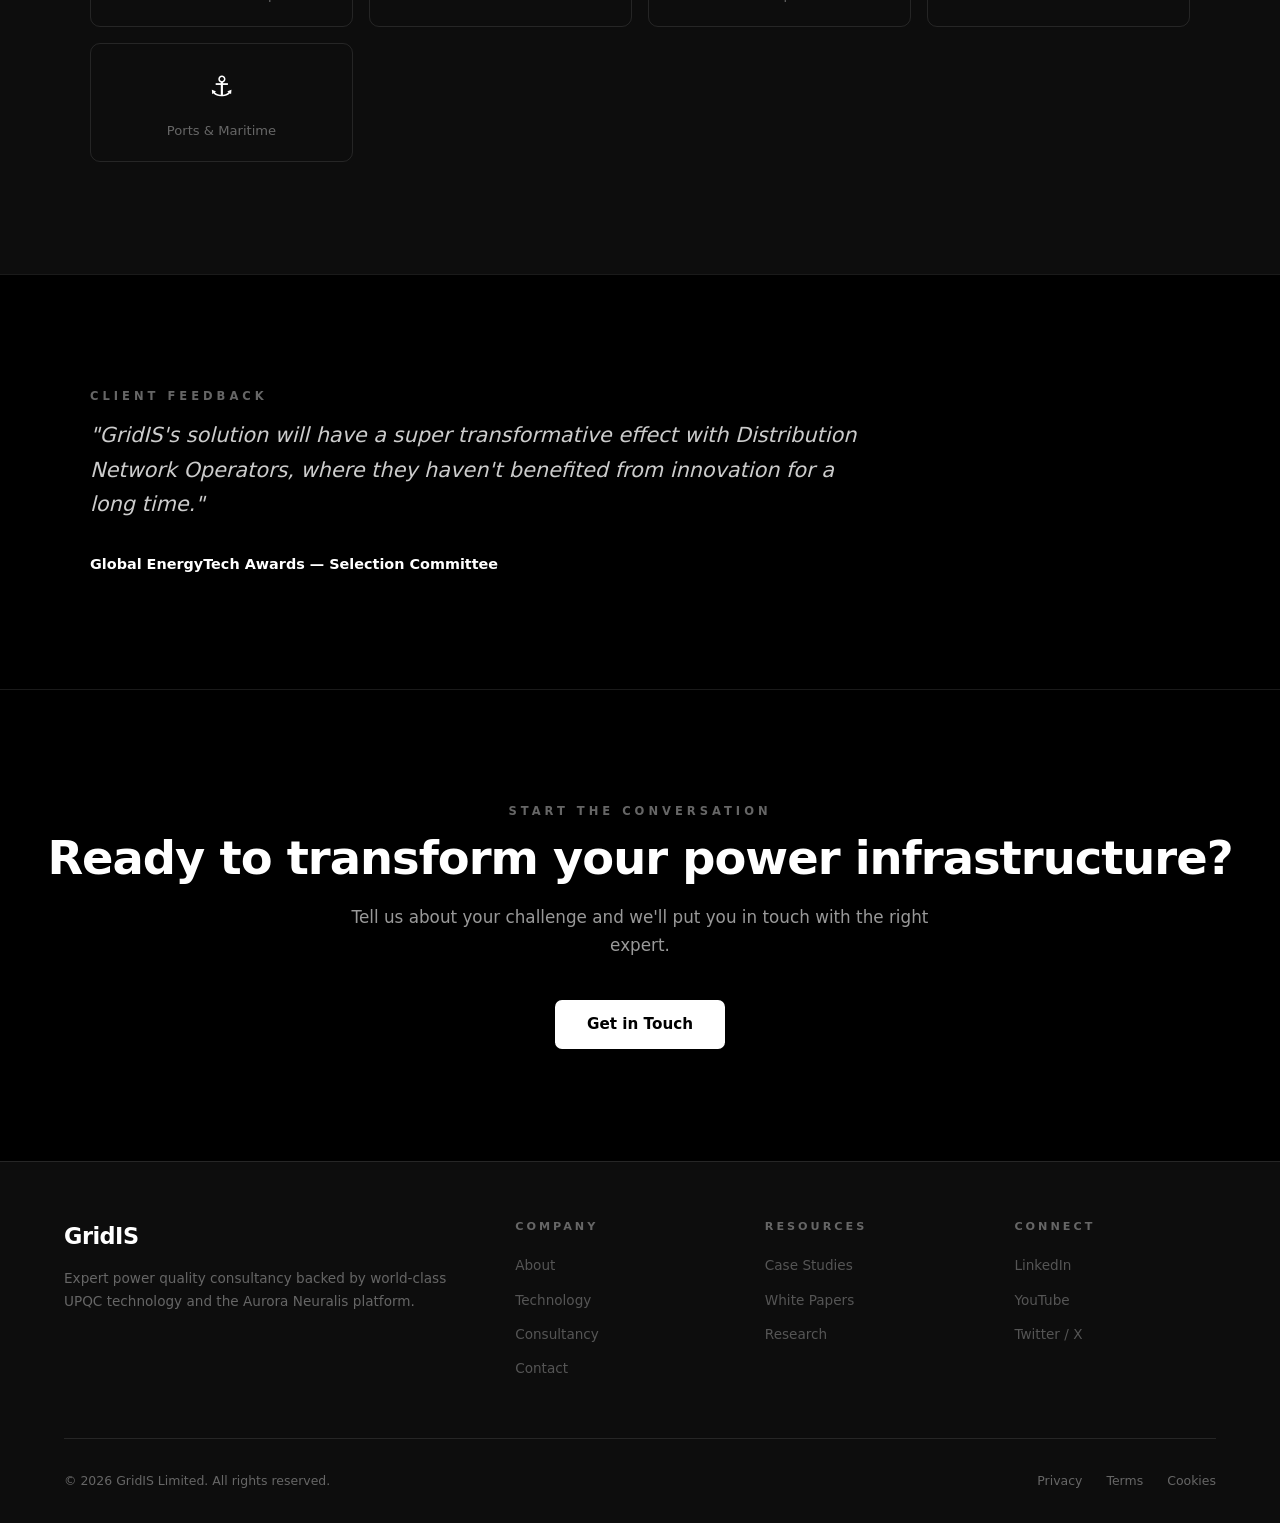
==== commit 657f8b35: "Enhance consultancy page with GPU services and details Updated consultancy page content to include G" ====
--- a/consultancy.html
+++ b/consultancy.html
@@ -97,7 +97,7 @@
   <div class="container">
     <div class="section-label">Consultancy</div>
     <h1>Expert guidance for the energy transition.</h1>
-    <p class="lead">GridIS combines deep technical expertise with real-world deployment experience to help organisations navigate the complexity of modern power infrastructure.</p>
+    <p class="lead">GridIS combines deep technical expertise with real-world deployment experience to help organisations navigate the complexity of modern power infrastructure — from distribution networks to AI training clusters throwing megawatt swings at the grid.</p>
     <div style="display:flex;gap:1rem;margin-top:2rem;flex-wrap:wrap">
       <a href="contact.html" class="btn-primary">Talk to an Expert</a>
       <a href="#services" class="btn-outline">Our Services</a>
@@ -140,6 +140,11 @@
         <div class="sc-icon">🏛️</div>
         <h3>Regulatory &amp; Standards Support</h3>
         <p>Expert guidance on grid codes, power quality standards (EN 50160, IEEE 519), and regulatory frameworks — ensuring compliant, future-ready deployments.</p>
+      </div>
+      <div class="service-card">
+        <div class="sc-icon">🖥️</div>
+        <h3>GPU Power Stabilization</h3>
+        <p>Feasibility studies and control design for AI training clusters — converter-native harmonic compensation and burst-mode buffering that meets utility ramp and dynamic-range specs without new hardware.</p>
       </div>
     </div>
   </div>
@@ -217,6 +222,10 @@
           <span class="el-icon">☀️</span>
           <span class="el-text"><strong>Renewable Integration</strong><span>Connection of wind, solar, and hybrid assets with power quality compliance and curtailment minimisation</span></span>
         </li>
+        <li>
+          <span class="el-icon">🖥️</span>
+          <span class="el-text"><strong>GPU Burst-Mode Compensation</strong><span>Converter-native harmonic cancellation and dynamic buffering against synchronous AI training power swings</span></span>
+        </li>
       </ul>
       <div class="expertise-visual">🛠️</div>
     </div>
@@ -230,6 +239,7 @@
     <h2>Who we work with.</h2>
     <div class="sectors-grid">
       <div class="sector-pill"><div class="sp-icon">🏢</div><span>Data Centres</span></div>
+      <div class="sector-pill"><div class="sp-icon">🖥️</div><span>AI Training Clusters</span></div>
       <div class="sector-pill"><div class="sp-icon">🏭</div><span>Manufacturing</span></div>
       <div class="sector-pill"><div class="sp-icon">🔌</div><span>Distribution Networks</span></div>
       <div class="sector-pill"><div class="sp-icon">☀️</div><span>Renewable Developers</span></div>
